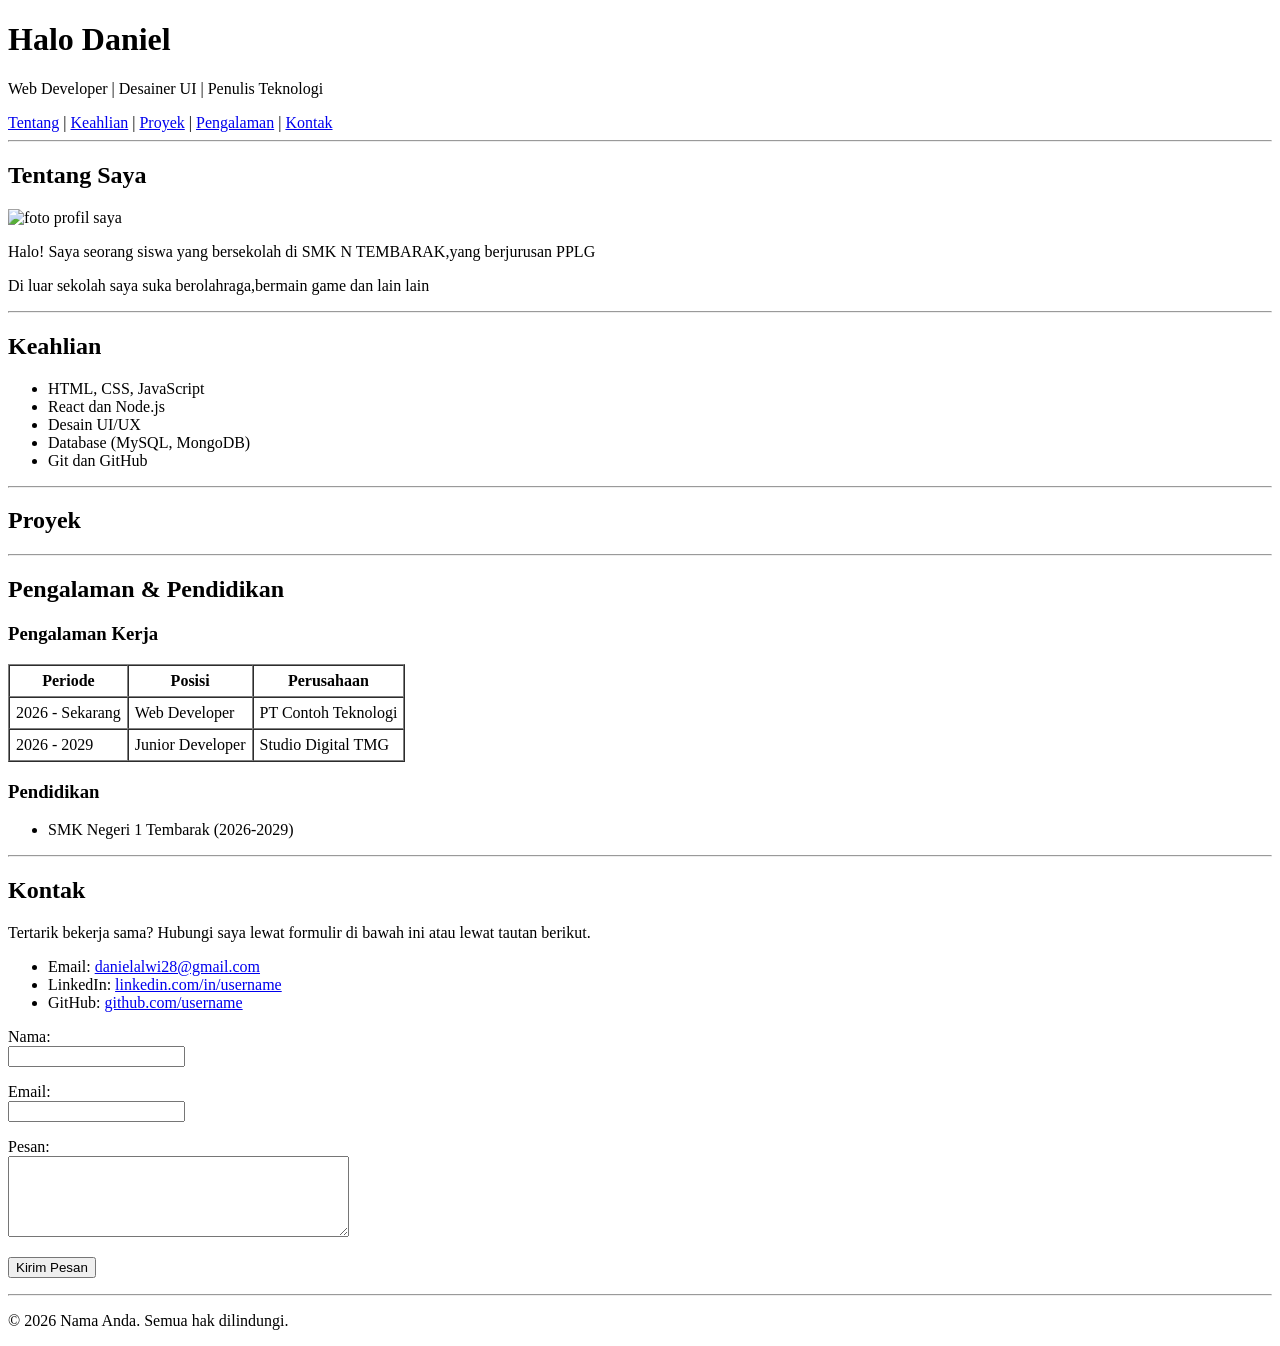
==== index.html @ 44f09905 "Add files via upload" ====
<!DOCTYPE html>
<html lang="id">
<head>
  <meta charset="UTF-8">
  <meta name="viewport" content="width=device-width, initial-scale=1.0">
  <title>Portofolio Daniel</title>
  <link rel="stylesheet" href="ini style saya.css">
</head>
<body>

  <header>
    <h1>Halo Daniel</h1>
    <p>Web Developer | Desainer UI | Penulis Teknologi</p>
    <nav>
      <a href="#tentang">Tentang</a> |
      <a href="#keahlian">Keahlian</a> |
      <a href="#proyek">Proyek</a> |
      <a href="#pengalaman">Pengalaman</a> |
      <a href="#kontak">Kontak</a>
    </nav>
  </header>

  <hr>

  <main>

    <section id="tentang">
      <h2>Tentang Saya</h2>

      <!-- Gambar lokal -->
      <img src="img/niel2.jpeg" alt="foto profil saya" />
      <p>
        Halo! Saya seorang siswa yang bersekolah di SMK N TEMBARAK,yang berjurusan PPLG 
      </p>
      <p>
        Di luar sekolah saya suka berolahraga,bermain game dan lain lain
      </p>
    </section>

    <hr>

    <section id="keahlian">
      <h2>Keahlian</h2>
      <ul>
        <li>HTML, CSS, JavaScript</li>
        <li>React dan Node.js</li>
        <li>Desain UI/UX</li>
        <li>Database (MySQL, MongoDB)</li>
        <li>Git dan GitHub</li>
      </ul>
    </section>

    <hr>

    <section id="proyek">
      <h2>Proyek</h2>

      
    </section>

    <hr>

    <section id="pengalaman">
      <h2>Pengalaman &amp; Pendidikan</h2>

      <h3>Pengalaman Kerja</h3>
      <table border="1" cellpadding="6" cellspacing="0">
        <thead>
          <tr>
            <th>Periode</th>
            <th>Posisi</th>
            <th>Perusahaan</th>
          </tr>
        </thead>
        <tbody>
          <tr>
            <td>2026 - Sekarang</td>
            <td>Web Developer</td>
            <td>PT Contoh Teknologi</td>
          </tr>
          <tr>
            <td>2026 - 2029</td>
            <td>Junior Developer</td>
            <td>Studio Digital TMG</td>
          </tr>
        </tbody>
      </table>

      <h3>Pendidikan</h3>
      <ul>
        <li>SMK Negeri 1 Tembarak (2026-2029)</li>
      </ul>
    </section>

    <hr>

    <section id="kontak">
      <h2>Kontak</h2>
      <p>Tertarik bekerja sama? Hubungi saya lewat formulir di bawah ini atau lewat tautan berikut.</p>

      <ul>
        <li>Email: <a href="mailto:danielalwi28@gmail.com">danielalwi28@gmail.com</a></li>
        <li>LinkedIn: <a href="https://linkedin.com/in/username" target="_blank">linkedin.com/in/username</a></li>
        <li>GitHub: <a href="https://github.com/username" target="_blank">github.com/username</a></li>
      </ul>

      <form action="#" method="post">
        <p>
          <label for="nama">Nama:</label><br>
          <input type="text" id="nama" name="nama" required>
        </p>
        <p>
          <label for="email">Email:</label><br>
          <input type="email" id="email" name="email" required>
        </p>
        <p>
          <label for="pesan">Pesan:</label><br>
          <textarea id="pesan" name="pesan" rows="5" cols="40" required></textarea>
        </p>
        <p>
          <button type="submit">Kirim Pesan</button>
        </p>
      </form>
    </section>

  </main>

  <hr>

  <footer>
    <p>&copy; 2026 Nama Anda. Semua hak dilindungi.</p>
  </footer>

</body>
</html>
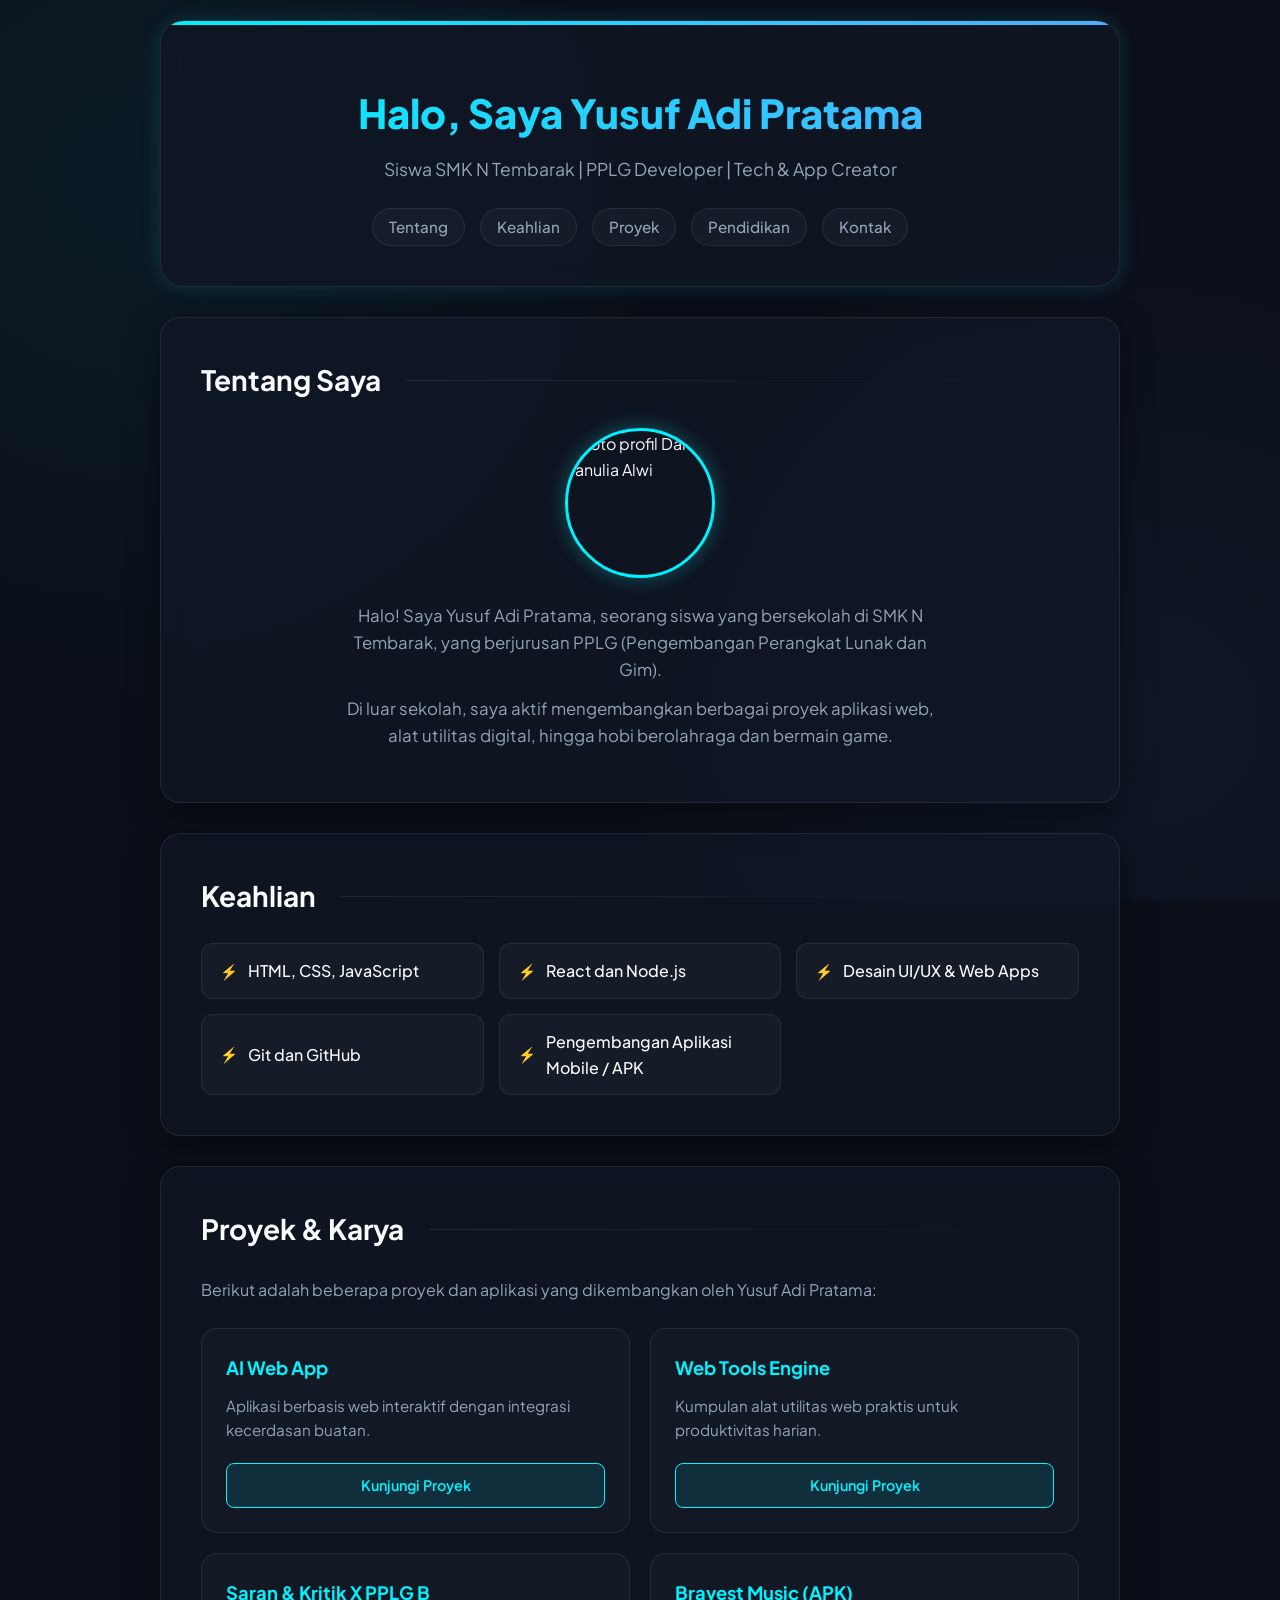
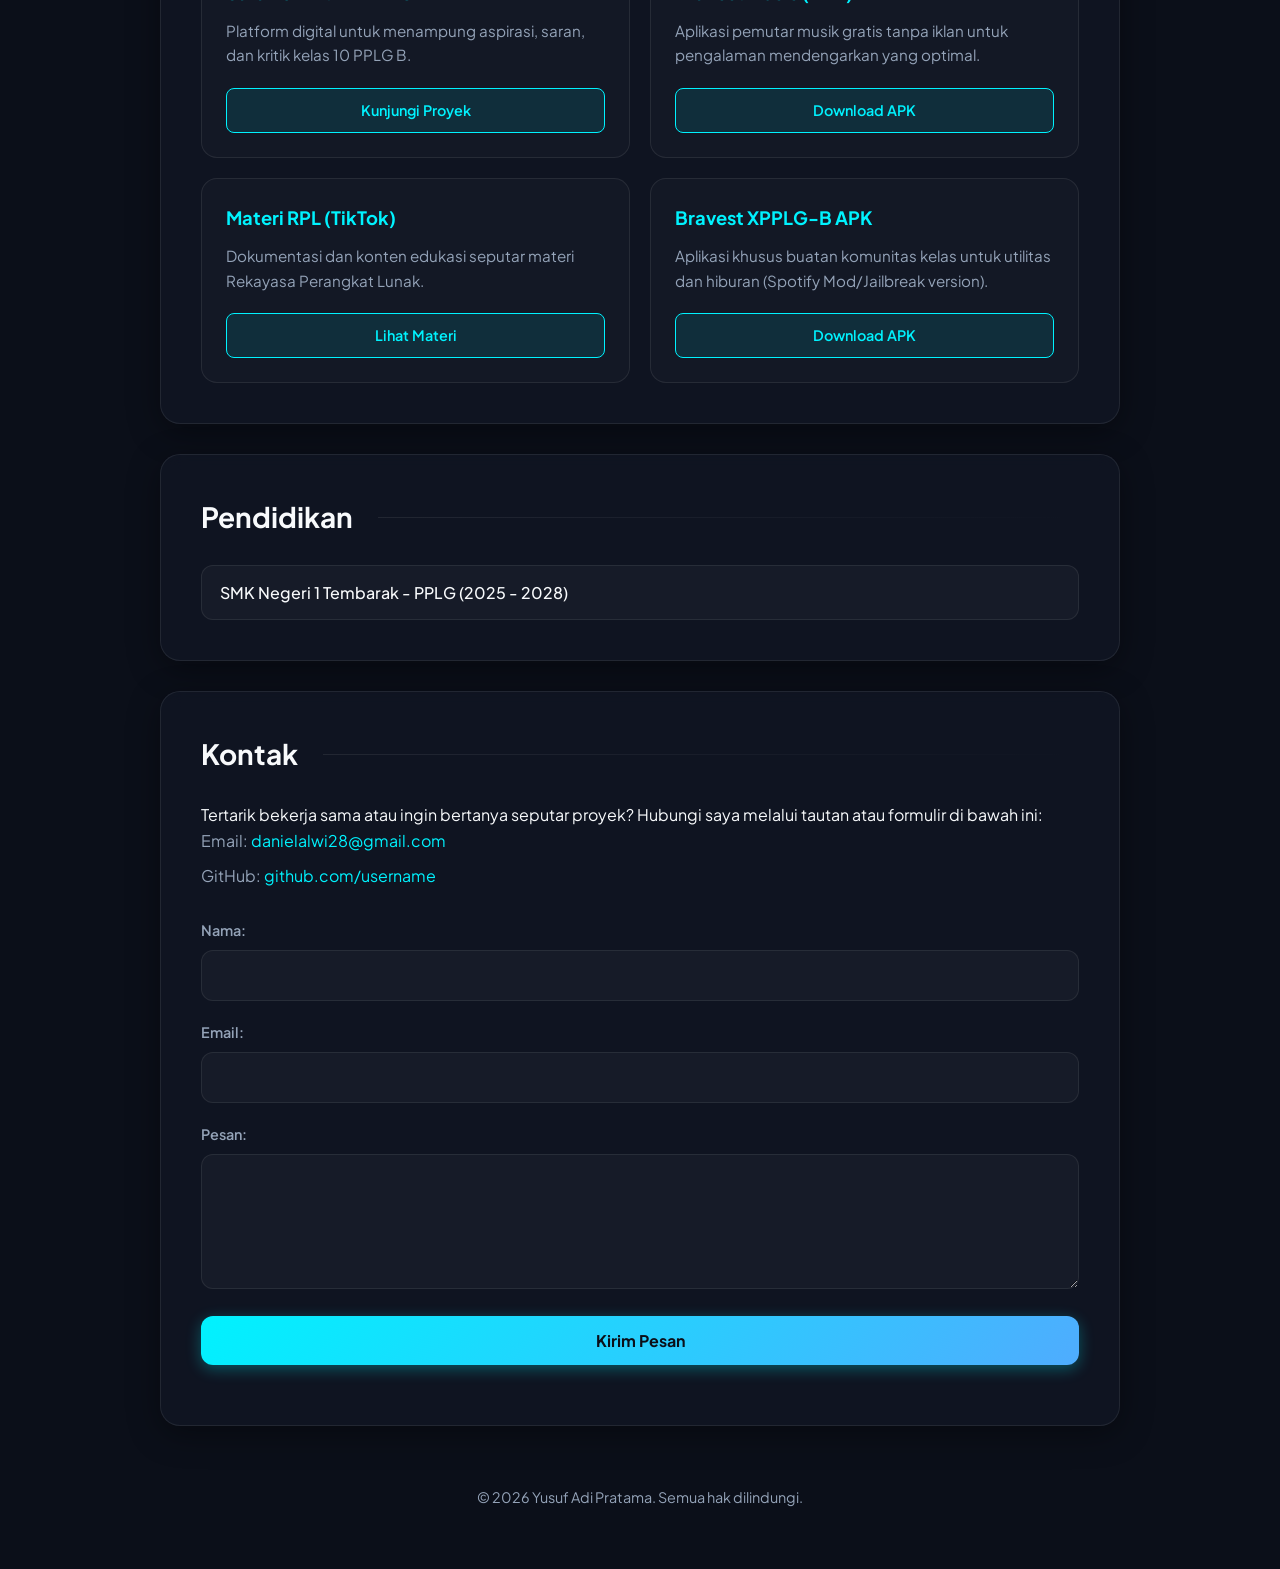
==== commit a0f9fb90: "Add files via upload" ====
--- a/index.html
+++ b/index.html
@@ -3,19 +3,411 @@
 <head>
   <meta charset="UTF-8">
   <meta name="viewport" content="width=device-width, initial-scale=1.0">
-  <title>Portofolio Daniel</title>
-  <link rel="stylesheet" href="ini style saya.css">
+  <title>Portofolio - Yusuf Adi Pratama</title>
+  
+  <!-- Import Google Font -->
+  <link href="https://fonts.googleapis.com/css2?family=Plus+Jakarta+Sans:wght@300;400;500;600;700;800&display=swap" rel="stylesheet">
+
+  <style>
+    /* Variabel Warna & Tema */
+    :root {
+      --bg-color: #0b0f19;
+      --card-bg: rgba(18, 24, 38, 0.7);
+      --border-color: rgba(255, 255, 255, 0.08);
+      --text-primary: #f8fafc;
+      --text-secondary: #94a3b8;
+      --accent-cyan: #00f2fe;
+      --accent-purple: #4facfe;
+      --gradient-main: linear-gradient(135deg, #00f2fe 0%, #4facfe 100%);
+      --glow-shadow: 0 0 20px rgba(0, 242, 254, 0.15);
+      --transition: all 0.3s ease;
+    }
+
+    /* Reset & Global Styles */
+    * {
+      margin: 0;
+      padding: 0;
+      box-sizing: border-box;
+      scroll-behavior: smooth;
+    }
+
+    body {
+      font-family: 'Plus Jakarta Sans', sans-serif;
+      background-color: var(--bg-color);
+      color: var(--text-primary);
+      line-height: 1.6;
+      background-image: 
+        radial-gradient(circle at 10% 20%, rgba(0, 242, 254, 0.05) 0%, transparent 40%),
+        radial-gradient(circle at 90% 80%, rgba(79, 172, 254, 0.05) 0%, transparent 40%);
+      background-attachment: fixed;
+      padding: 20px;
+      max-width: 1000px;
+      margin: 0 auto;
+    }
+
+    /* Sembunyikan tag <hr> bawaan */
+    hr {
+      display: none;
+    }
+
+    /* Header & Navigasi */
+    header {
+      text-align: center;
+      padding: 60px 20px 40px;
+      background: var(--card-bg);
+      backdrop-filter: blur(12px);
+      -webkit-backdrop-filter: blur(12px);
+      border: 1px solid var(--border-color);
+      border-radius: 24px;
+      margin-bottom: 30px;
+      box-shadow: var(--glow-shadow);
+      position: relative;
+      overflow: hidden;
+    }
+
+    header::before {
+      content: '';
+      position: absolute;
+      top: 0;
+      left: 0;
+      width: 100%;
+      height: 4px;
+      background: var(--gradient-main);
+    }
+
+    header h1 {
+      font-size: 2.5rem;
+      font-weight: 800;
+      background: var(--gradient-main);
+      -webkit-background-clip: text;
+      -webkit-text-fill-color: transparent;
+      margin-bottom: 10px;
+    }
+
+    header p {
+      color: var(--text-secondary);
+      font-size: 1.1rem;
+      margin-bottom: 25px;
+    }
+
+    nav {
+      display: flex;
+      justify-content: center;
+      flex-wrap: wrap;
+      gap: 15px;
+    }
+
+    nav a {
+      color: var(--text-secondary);
+      text-decoration: none;
+      font-weight: 500;
+      font-size: 0.95rem;
+      padding: 6px 16px;
+      border-radius: 20px;
+      background: rgba(255, 255, 255, 0.03);
+      border: 1px solid var(--border-color);
+      transition: var(--transition);
+    }
+
+    nav a:hover {
+      color: var(--accent-cyan);
+      border-color: var(--accent-cyan);
+      box-shadow: 0 0 12px rgba(0, 242, 254, 0.3);
+      transform: translateY(-2px);
+    }
+
+    /* Main & Sections */
+    main {
+      display: flex;
+      flex-direction: column;
+      gap: 30px;
+    }
+
+    section {
+      background: var(--card-bg);
+      backdrop-filter: blur(12px);
+      -webkit-backdrop-filter: blur(12px);
+      border: 1px solid var(--border-color);
+      border-radius: 20px;
+      padding: 40px;
+      box-shadow: 0 8px 32px 0 rgba(0, 0, 0, 0.37);
+      transition: var(--transition);
+    }
+
+    section:hover {
+      border-color: rgba(0, 242, 254, 0.2);
+    }
+
+    h2 {
+      font-size: 1.75rem;
+      font-weight: 700;
+      margin-bottom: 25px;
+      color: var(--text-primary);
+      display: flex;
+      align-items: center;
+      gap: 10px;
+    }
+
+    h2::after {
+      content: '';
+      flex: 1;
+      height: 1px;
+      background: linear-gradient(90deg, var(--border-color), transparent);
+      margin-left: 15px;
+    }
+
+    h3 {
+      font-size: 1.2rem;
+      color: var(--accent-cyan);
+      margin: 20px 0 10px 0;
+    }
+
+    /* Tentang Saya */
+    #tentang img {
+      width: 150px;
+      height: 150px;
+      object-fit: cover;
+      border-radius: 50%;
+      border: 3px solid var(--accent-cyan);
+      box-shadow: 0 0 20px rgba(0, 242, 254, 0.3);
+      display: block;
+      margin: 0 auto 25px auto;
+      transition: var(--transition);
+    }
+
+    #tentang img:hover {
+      transform: scale(1.05);
+    }
+
+    #tentang p {
+      color: var(--text-secondary);
+      text-align: center;
+      max-width: 600px;
+      margin: 0 auto 12px auto;
+      font-size: 1.05rem;
+    }
+
+    /* Keahlian & Pendidikan (Lists) */
+    ul {
+      list-style: none;
+      display: grid;
+      grid-template-columns: repeat(auto-fit, minmax(220px, 1fr));
+      gap: 15px;
+    }
+
+    #keahlian li, #pengalaman ul li {
+      background: rgba(255, 255, 255, 0.03);
+      border: 1px solid var(--border-color);
+      padding: 14px 18px;
+      border-radius: 12px;
+      color: var(--text-primary);
+      font-weight: 500;
+      transition: var(--transition);
+      display: flex;
+      align-items: center;
+      gap: 10px;
+    }
+
+    #keahlian li::before {
+      content: '⚡';
+      font-size: 0.9rem;
+    }
+
+    #keahlian li:hover, #pengalaman ul li:hover {
+      background: rgba(0, 242, 254, 0.05);
+      border-color: var(--accent-cyan);
+      transform: translateY(-3px);
+      box-shadow: 0 4px 12px rgba(0, 242, 254, 0.1);
+    }
+
+    /* Proyek Grid Cards */
+    .project-grid {
+      display: grid;
+      grid-template-columns: repeat(auto-fit, minmax(280px, 1fr));
+      gap: 20px;
+    }
+
+    .project-card {
+      background: rgba(255, 255, 255, 0.02);
+      border: 1px solid var(--border-color);
+      border-radius: 16px;
+      padding: 24px;
+      transition: var(--transition);
+      display: flex;
+      flex-direction: column;
+      justify-content: space-between;
+    }
+
+    .project-card:hover {
+      border-color: var(--accent-cyan);
+      transform: translateY(-5px);
+      box-shadow: 0 8px 24px rgba(0, 242, 254, 0.15);
+      background: rgba(255, 255, 255, 0.04);
+    }
+
+    .project-card h3 {
+      margin-top: 0;
+      font-size: 1.15rem;
+      color: var(--accent-cyan);
+    }
+
+    .project-card p {
+      color: var(--text-secondary);
+      font-size: 0.95rem;
+      margin: 12px 0 20px 0;
+    }
+
+    .btn-project {
+      display: inline-block;
+      padding: 10px 18px;
+      background: rgba(0, 242, 254, 0.1);
+      color: var(--accent-cyan);
+      border: 1px solid var(--accent-cyan);
+      border-radius: 8px;
+      font-weight: 600;
+      font-size: 0.9rem;
+      text-align: center;
+      text-decoration: none;
+      transition: var(--transition);
+    }
+
+    .btn-project:hover {
+      background: var(--gradient-main);
+      color: #0b0f19;
+      box-shadow: 0 0 12px rgba(0, 242, 254, 0.4);
+      text-decoration: none;
+    }
+
+    /* Kontak & Formulir */
+    #kontak ul {
+      display: flex;
+      flex-direction: column;
+      gap: 10px;
+      margin-bottom: 30px;
+    }
+
+    #kontak ul li {
+      background: transparent;
+      border: none;
+      padding: 0;
+      color: var(--text-secondary);
+    }
+
+    a {
+      color: var(--accent-cyan);
+      text-decoration: none;
+      transition: var(--transition);
+    }
+
+    a:hover {
+      color: var(--accent-purple);
+      text-decoration: underline;
+    }
+
+    form p {
+      margin-bottom: 20px;
+    }
+
+    label {
+      display: block;
+      font-size: 0.9rem;
+      font-weight: 600;
+      color: var(--text-secondary);
+      margin-bottom: 8px;
+    }
+
+    input[type="text"],
+    input[type="email"],
+    textarea {
+      width: 100%;
+      padding: 14px 18px;
+      background: rgba(255, 255, 255, 0.03);
+      border: 1px solid var(--border-color);
+      border-radius: 12px;
+      color: var(--text-primary);
+      font-family: inherit;
+      font-size: 1rem;
+      transition: var(--transition);
+    }
+
+    input[type="text"]:focus,
+    input[type="email"]:focus,
+    textarea:focus {
+      outline: none;
+      border-color: var(--accent-cyan);
+      box-shadow: 0 0 12px rgba(0, 242, 254, 0.2);
+      background: rgba(255, 255, 255, 0.05);
+    }
+
+    button[type="submit"] {
+      background: var(--gradient-main);
+      color: #0b0f19;
+      font-weight: 700;
+      padding: 14px 28px;
+      border: none;
+      border-radius: 12px;
+      cursor: pointer;
+      font-family: inherit;
+      font-size: 1rem;
+      transition: var(--transition);
+      box-shadow: 0 4px 15px rgba(0, 242, 254, 0.3);
+      width: 100%;
+    }
+
+    button[type="submit"]:hover {
+      opacity: 0.9;
+      transform: translateY(-2px);
+      box-shadow: 0 6px 20px rgba(0, 242, 254, 0.5);
+    }
+
+    /* Footer */
+    footer {
+      text-align: center;
+      padding: 40px 20px;
+      color: var(--text-secondary);
+      font-size: 0.9rem;
+      margin-top: 20px;
+    }
+
+    /* Responsif untuk Mobile */
+    @media (max-width: 768px) {
+      body {
+        padding: 10px;
+      }
+      
+      header {
+        padding: 40px 15px 30px;
+      }
+
+      header h1 {
+        font-size: 2rem;
+      }
+
+      section {
+        padding: 25px 20px;
+      }
+
+      nav {
+        gap: 8px;
+      }
+      
+      nav a {
+        font-size: 0.85rem;
+        padding: 5px 12px;
+      }
+    }
+  </style>
 </head>
 <body>
 
   <header>
-    <h1>Halo Daniel</h1>
-    <p>Web Developer | Desainer UI | Penulis Teknologi</p>
+    <h1>Halo, Saya Yusuf Adi Pratama</h1>
+    <p>Siswa SMK N Tembarak | PPLG Developer | Tech &amp; App Creator</p>
     <nav>
-      <a href="#tentang">Tentang</a> |
-      <a href="#keahlian">Keahlian</a> |
-      <a href="#proyek">Proyek</a> |
-      <a href="#pengalaman">Pengalaman</a> |
+      <a href="#tentang">Tentang</a>
+      <a href="#keahlian">Keahlian</a>
+      <a href="#proyek">Proyek</a>
+      <a href="#pengalaman">Pendidikan</a>
       <a href="#kontak">Kontak</a>
     </nav>
   </header>
@@ -24,98 +416,130 @@
 
   <main>
 
+    <!-- Tentang Saya -->
     <section id="tentang">
       <h2>Tentang Saya</h2>
-
-      <!-- Gambar lokal -->
-      <img src="img/niel2.jpeg" alt="foto profil saya" />
+      <img src="https://files.catbox.moe/ubwgra.jpg" alt="foto profil Daniel Tanulia Alwi" />
       <p>
-        Halo! Saya seorang siswa yang bersekolah di SMK N TEMBARAK,yang berjurusan PPLG 
+        Halo! Saya Yusuf Adi Pratama, seorang siswa yang bersekolah di SMK N Tembarak, yang berjurusan PPLG (Pengembangan Perangkat Lunak dan Gim).
       </p>
       <p>
-        Di luar sekolah saya suka berolahraga,bermain game dan lain lain
+        Di luar sekolah, saya aktif mengembangkan berbagai proyek aplikasi web, alat utilitas digital, hingga hobi berolahraga dan bermain game.
       </p>
     </section>
 
     <hr>
 
+    <!-- Keahlian -->
     <section id="keahlian">
       <h2>Keahlian</h2>
       <ul>
         <li>HTML, CSS, JavaScript</li>
         <li>React dan Node.js</li>
-        <li>Desain UI/UX</li>
-        <li>Database (MySQL, MongoDB)</li>
+        <li>Desain UI/UX &amp; Web Apps</li>
         <li>Git dan GitHub</li>
+        <li>Pengembangan Aplikasi Mobile / APK</li>
       </ul>
     </section>
 
     <hr>
 
+    <!-- Proyek -->
     <section id="proyek">
-      <h2>Proyek</h2>
-
+      <h2>Proyek &amp; Karya</h2>
+      <p style="color: var(--text-secondary); margin-bottom: 25px;">Berikut adalah beberapa proyek dan aplikasi yang dikembangkan oleh Yusuf Adi Pratama:</p>
       
+      <div class="project-grid">
+        <!-- Proyek 1 -->
+        <div class="project-card">
+          <div>
+            <h3>AI Web App</h3>
+            <p>Aplikasi berbasis web interaktif dengan integrasi kecerdasan buatan.</p>
+          </div>
+          <a href="https://ai-download-bravest10.vercel.app" target="_blank" class="btn-project">Kunjungi Proyek</a>
+        </div>
+
+        <!-- Proyek 2 -->
+        <div class="project-card">
+          <div>
+            <h3>Web Tools Engine</h3>
+            <p>Kumpulan alat utilitas web praktis untuk produktivitas harian.</p>
+          </div>
+          <a href="https://wepptoolsengineee.netlify.app/" target="_blank" class="btn-project">Kunjungi Proyek</a>
+        </div>
+
+        <!-- Proyek 3 -->
+        <div class="project-card">
+          <div>
+            <h3>Saran &amp; Kritik X PPLG B</h3>
+            <p>Platform digital untuk menampung aspirasi, saran, dan kritik kelas 10 PPLG B.</p>
+          </div>
+          <a href="https://saran-kritik-untuk-xpplgb.vercel.app" target="_blank" class="btn-project">Kunjungi Proyek</a>
+        </div>
+
+        <!-- Proyek 4 -->
+        <div class="project-card">
+          <div>
+            <h3>Bravest Music (APK)</h3>
+            <p>Aplikasi pemutar musik gratis tanpa iklan untuk pengalaman mendengarkan yang optimal.</p>
+          </div>
+          <a href="https://www.mediafire.com/file/4aur41vwwzdlcsj/BRAVEST+MUSICV1.apk/file" target="_blank" class="btn-project">Download APK</a>
+        </div>
+
+        <!-- Proyek 5 -->
+        <div class="project-card">
+          <div>
+            <h3>Materi RPL (TikTok)</h3>
+            <p>Dokumentasi dan konten edukasi seputar materi Rekayasa Perangkat Lunak.</p>
+          </div>
+          <a href="https://vt.tiktok.com/ZS4WrMSTC/" target="_blank" class="btn-project">Lihat Materi</a>
+        </div>
+
+        <!-- Proyek 6 -->
+        <div class="project-card">
+          <div>
+            <h3>Bravest XPPLG-B APK</h3>
+            <p>Aplikasi khusus buatan komunitas kelas untuk utilitas dan hiburan (Spotify Mod/Jailbreak version).</p>
+          </div>
+          <a href="https://www.mediafire.com/file/90weeesodb6fclm/BRAVEST-XPPLG-B.apk/file" target="_blank" class="btn-project">Download APK</a>
+        </div>
+      </div>
     </section>
 
     <hr>
 
+    <!-- Pendidikan (Pengalaman Kerja Dihapus) -->
     <section id="pengalaman">
-      <h2>Pengalaman &amp; Pendidikan</h2>
-
-      <h3>Pengalaman Kerja</h3>
-      <table border="1" cellpadding="6" cellspacing="0">
-        <thead>
-          <tr>
-            <th>Periode</th>
-            <th>Posisi</th>
-            <th>Perusahaan</th>
-          </tr>
-        </thead>
-        <tbody>
-          <tr>
-            <td>2026 - Sekarang</td>
-            <td>Web Developer</td>
-            <td>PT Contoh Teknologi</td>
-          </tr>
-          <tr>
-            <td>2026 - 2029</td>
-            <td>Junior Developer</td>
-            <td>Studio Digital TMG</td>
-          </tr>
-        </tbody>
-      </table>
-
-      <h3>Pendidikan</h3>
+      <h2>Pendidikan</h2>
       <ul>
-        <li>SMK Negeri 1 Tembarak (2026-2029)</li>
+        <li>SMK Negeri 1 Tembarak - PPLG (2025 - 2028)</li>
       </ul>
     </section>
 
     <hr>
 
+    <!-- Kontak -->
     <section id="kontak">
       <h2>Kontak</h2>
-      <p>Tertarik bekerja sama? Hubungi saya lewat formulir di bawah ini atau lewat tautan berikut.</p>
+      <p>Tertarik bekerja sama atau ingin bertanya seputar proyek? Hubungi saya melalui tautan atau formulir di bawah ini:</p>
 
       <ul>
         <li>Email: <a href="mailto:danielalwi28@gmail.com">danielalwi28@gmail.com</a></li>
-        <li>LinkedIn: <a href="https://linkedin.com/in/username" target="_blank">linkedin.com/in/username</a></li>
-        <li>GitHub: <a href="https://github.com/username" target="_blank">github.com/username</a></li>
+        <li>GitHub: <a href="https://github.com/raffyellyas0308" target="_blank">github.com/username</a></li>
       </ul>
 
       <form action="#" method="post">
         <p>
-          <label for="nama">Nama:</label><br>
+          <label for="nama">Nama:</label>
           <input type="text" id="nama" name="nama" required>
         </p>
         <p>
-          <label for="email">Email:</label><br>
+          <label for="email">Email:</label>
           <input type="email" id="email" name="email" required>
         </p>
         <p>
-          <label for="pesan">Pesan:</label><br>
-          <textarea id="pesan" name="pesan" rows="5" cols="40" required></textarea>
+          <label for="pesan">Pesan:</label>
+          <textarea id="pesan" name="pesan" rows="5" required></textarea>
         </p>
         <p>
           <button type="submit">Kirim Pesan</button>
@@ -128,7 +552,7 @@
   <hr>
 
   <footer>
-    <p>&copy; 2026 Nama Anda. Semua hak dilindungi.</p>
+    <p>&copy; 2026 Yusuf Adi Pratama. Semua hak dilindungi.</p>
   </footer>
 
 </body>
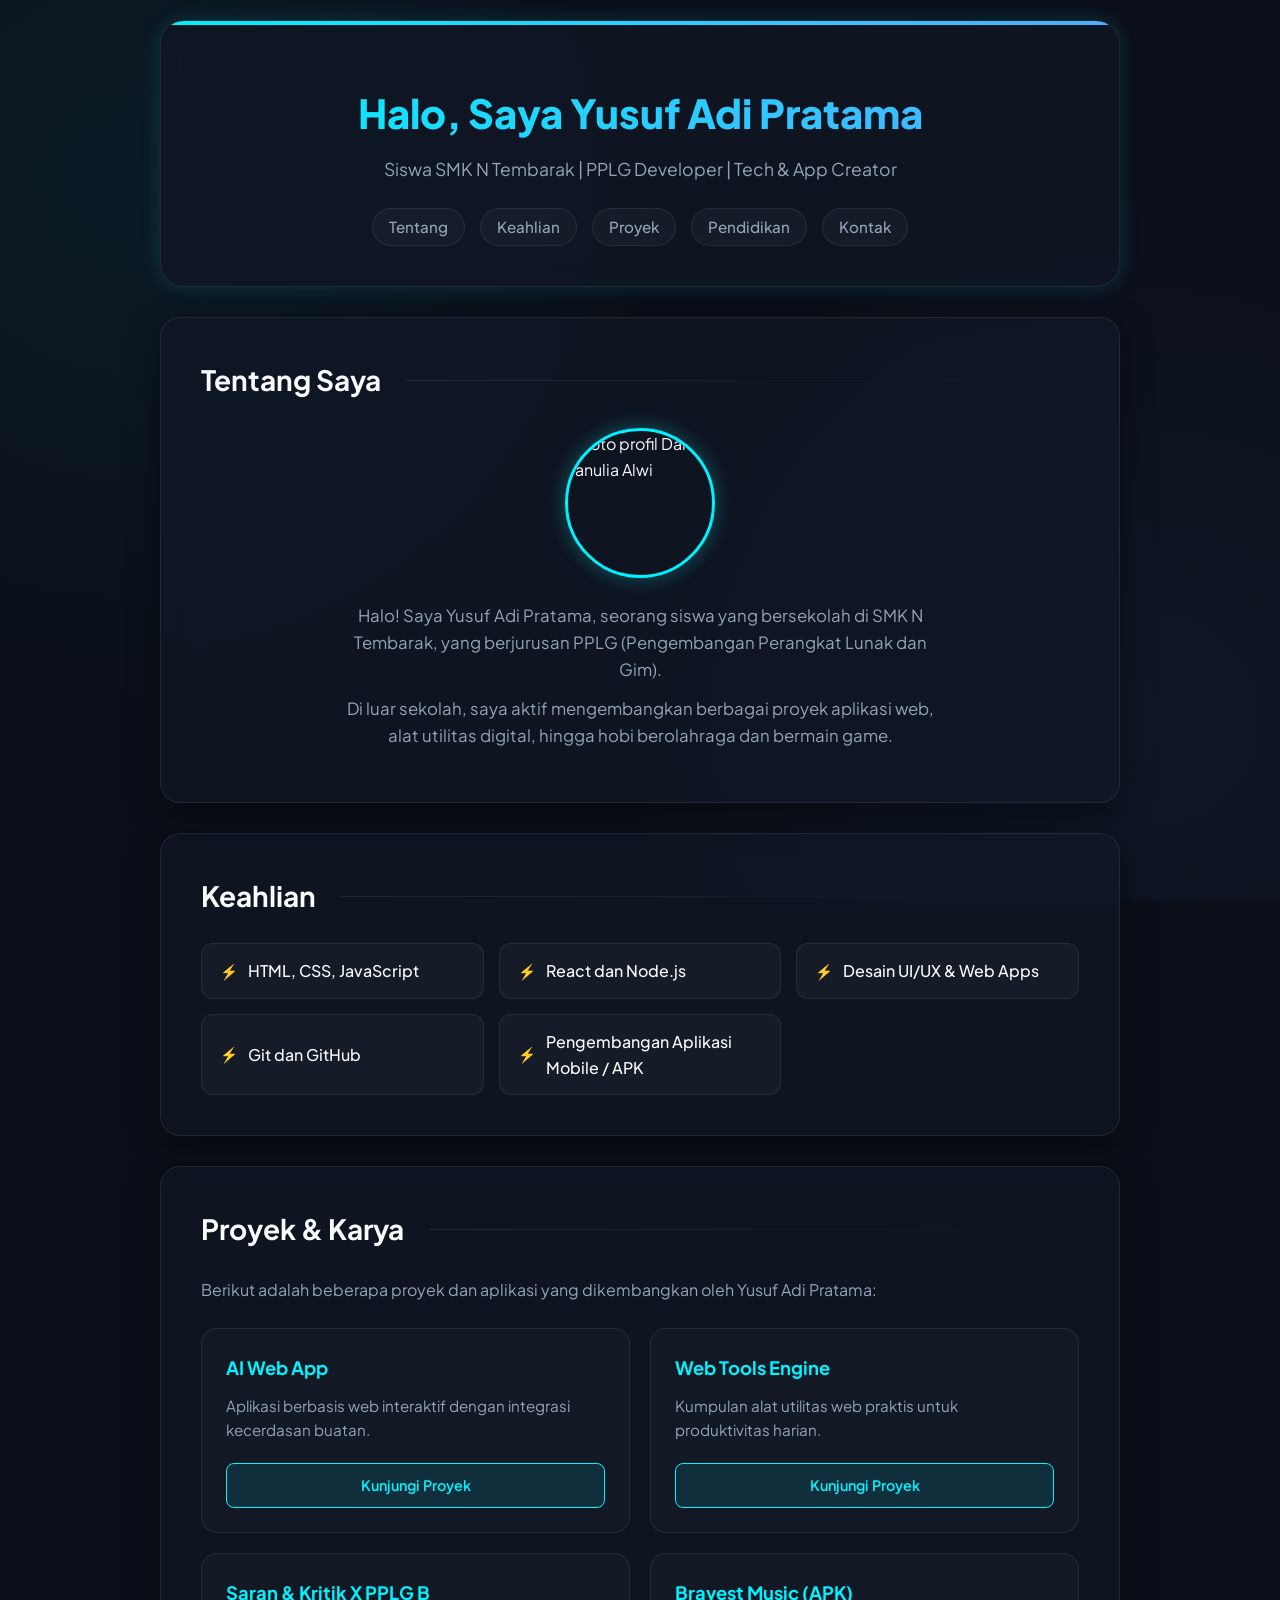
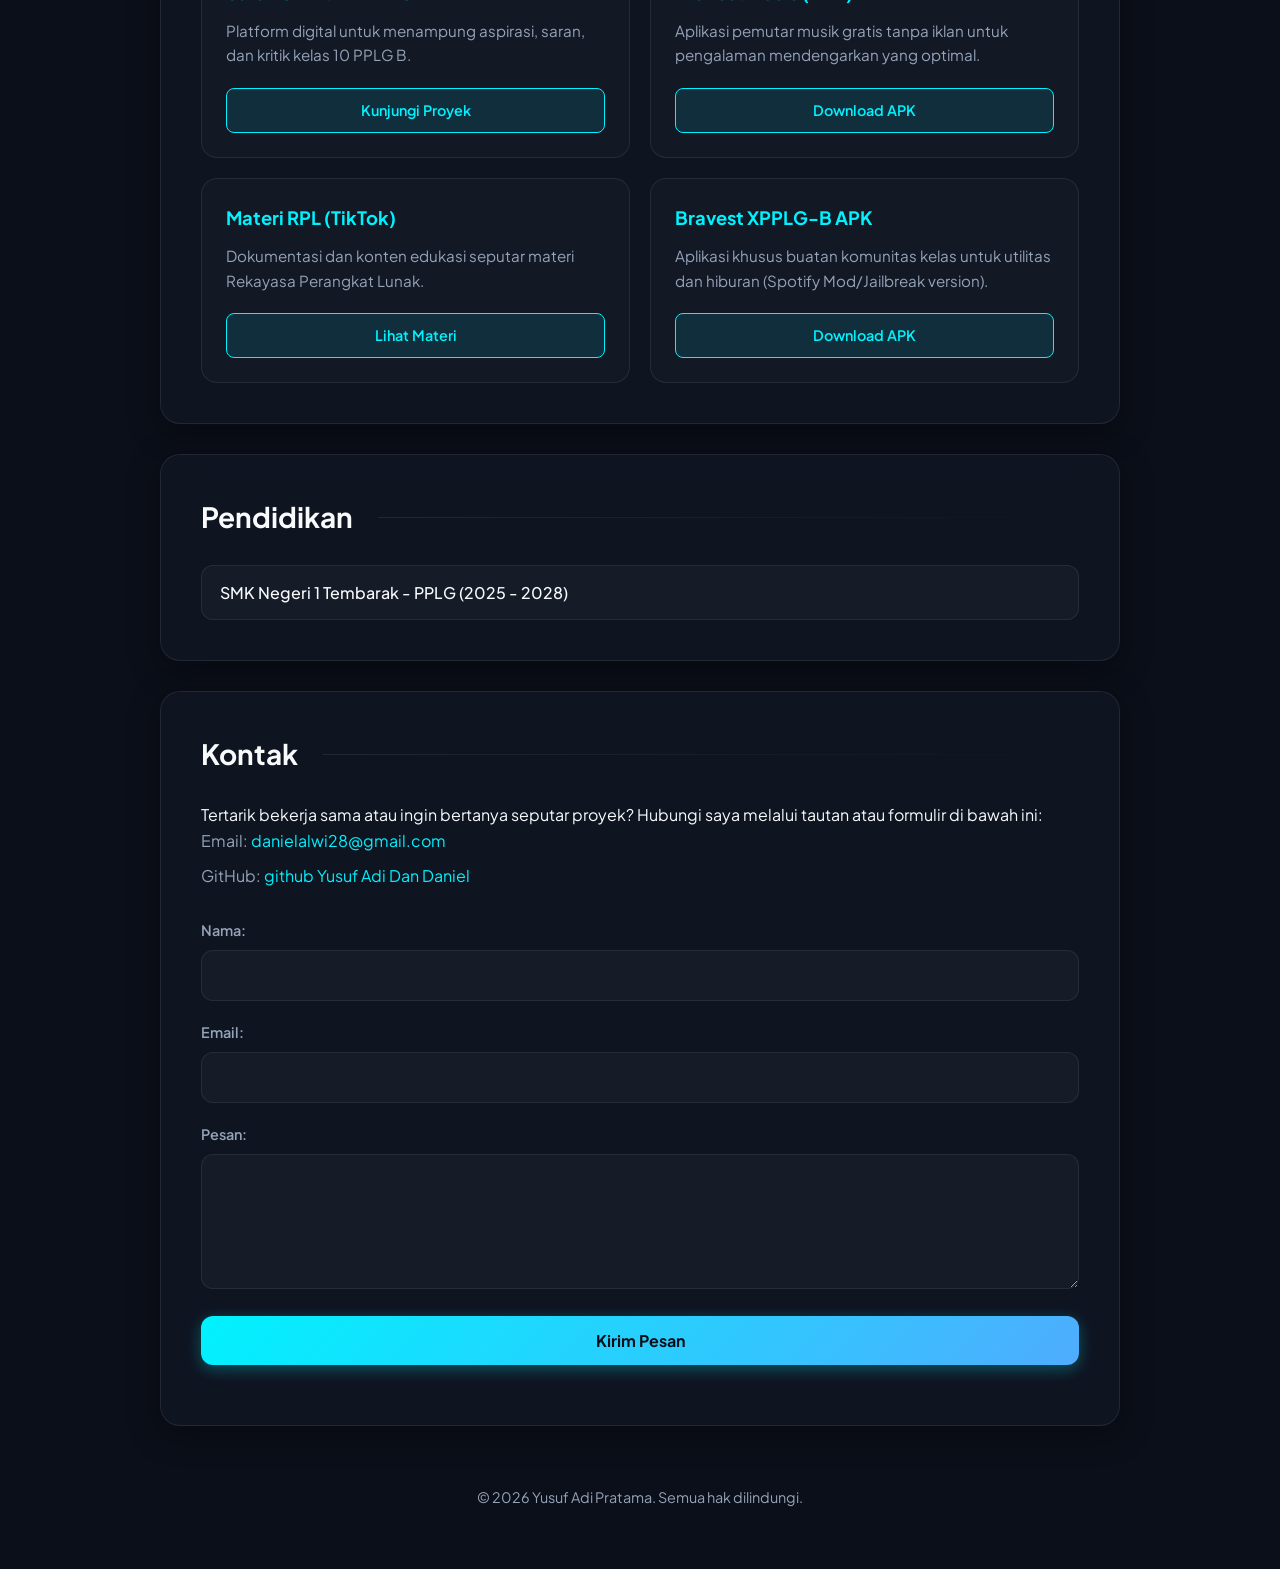
==== commit 7a34e6ef: "Add files via upload" ====
--- a/index.html
+++ b/index.html
@@ -525,7 +525,7 @@
 
       <ul>
         <li>Email: <a href="mailto:danielalwi28@gmail.com">danielalwi28@gmail.com</a></li>
-        <li>GitHub: <a href="https://github.com/raffyellyas0308" target="_blank">github.com/username</a></li>
+        <li>GitHub: <a href="https://github.com/raffyellyas0308-oss/yus" target="_blank">github Yusuf Adi Dan Daniel</a></li>
       </ul>
 
       <form action="#" method="post">
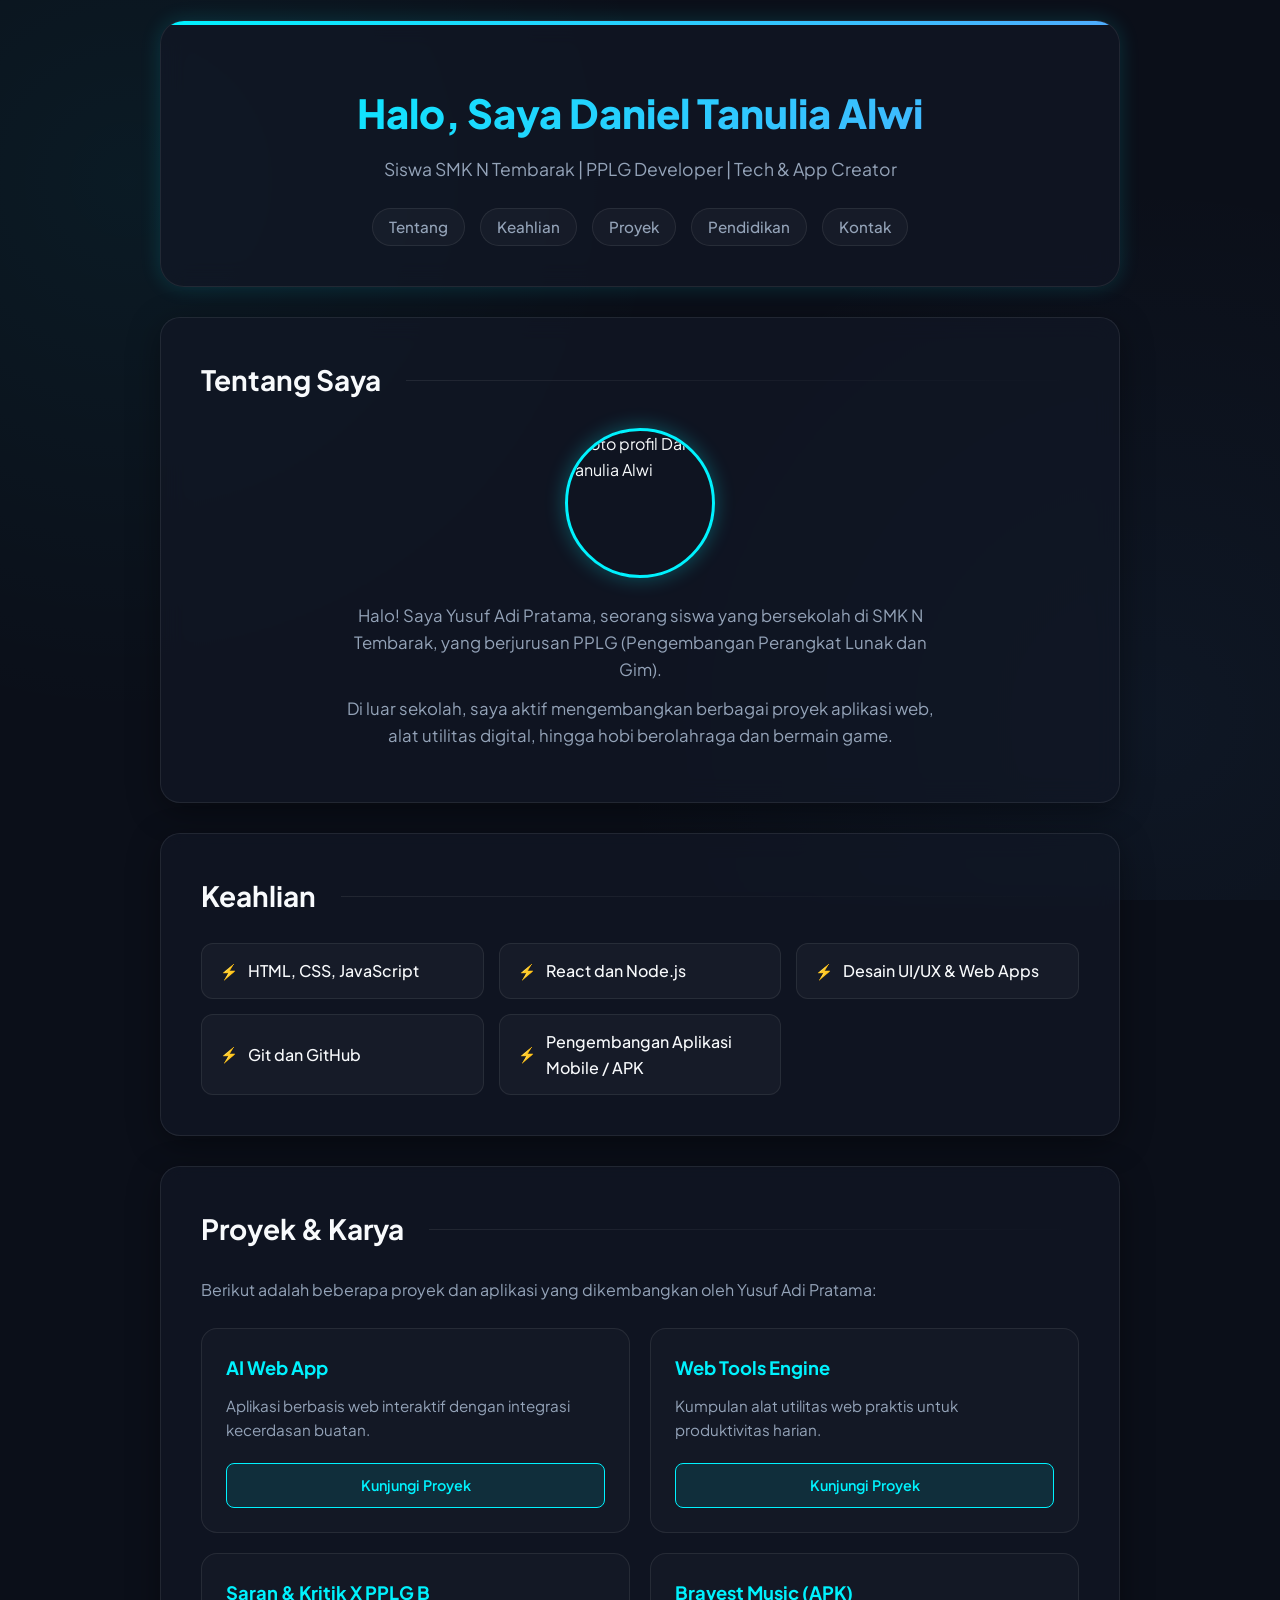
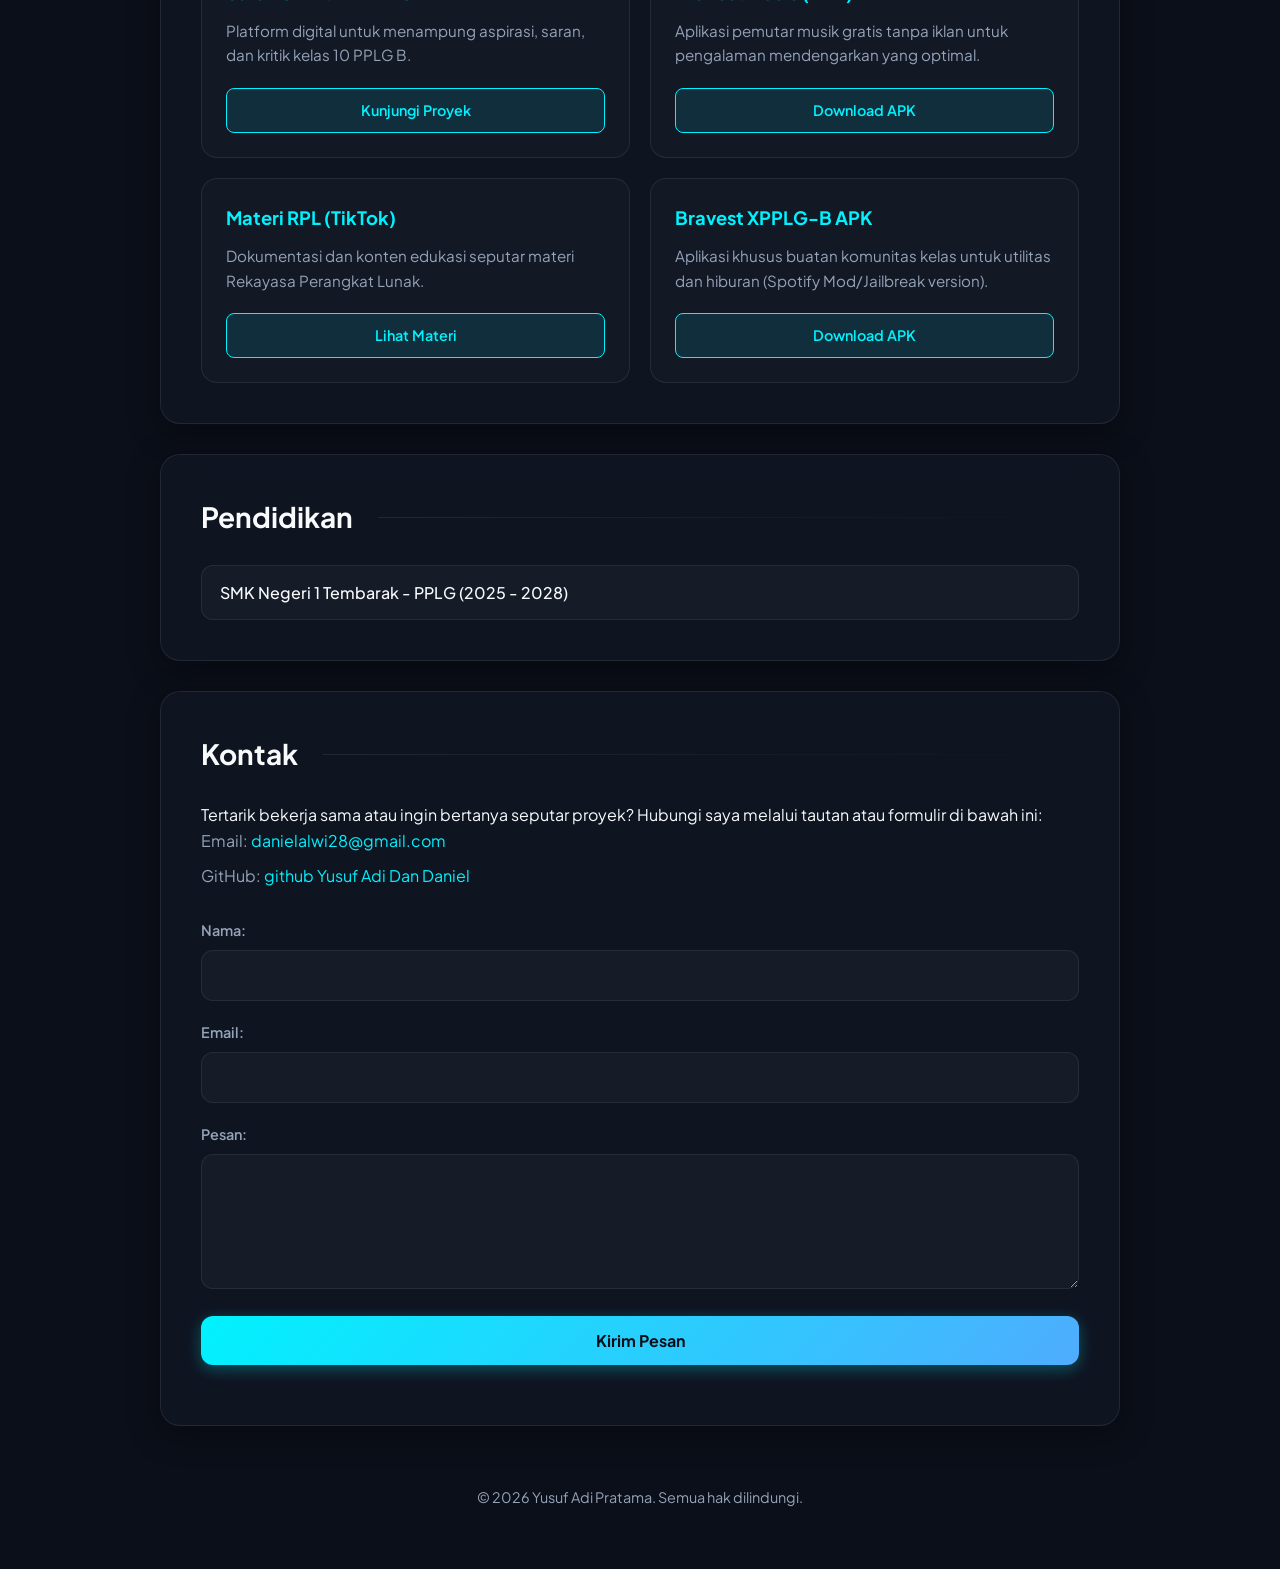
==== commit f1854c7e: "Add files via upload" ====
--- a/index.html
+++ b/index.html
@@ -3,7 +3,7 @@
 <head>
   <meta charset="UTF-8">
   <meta name="viewport" content="width=device-width, initial-scale=1.0">
-  <title>Portofolio - Yusuf Adi Pratama</title>
+  <title>Portofolio - Daniel Tanulia Alwi XPPLG - B</title>
   
   <!-- Import Google Font -->
   <link href="https://fonts.googleapis.com/css2?family=Plus+Jakarta+Sans:wght@300;400;500;600;700;800&display=swap" rel="stylesheet">
@@ -401,7 +401,7 @@
 <body>
 
   <header>
-    <h1>Halo, Saya Yusuf Adi Pratama</h1>
+    <h1>Halo, Saya Daniel Tanulia Alwi</h1>
     <p>Siswa SMK N Tembarak | PPLG Developer | Tech &amp; App Creator</p>
     <nav>
       <a href="#tentang">Tentang</a>
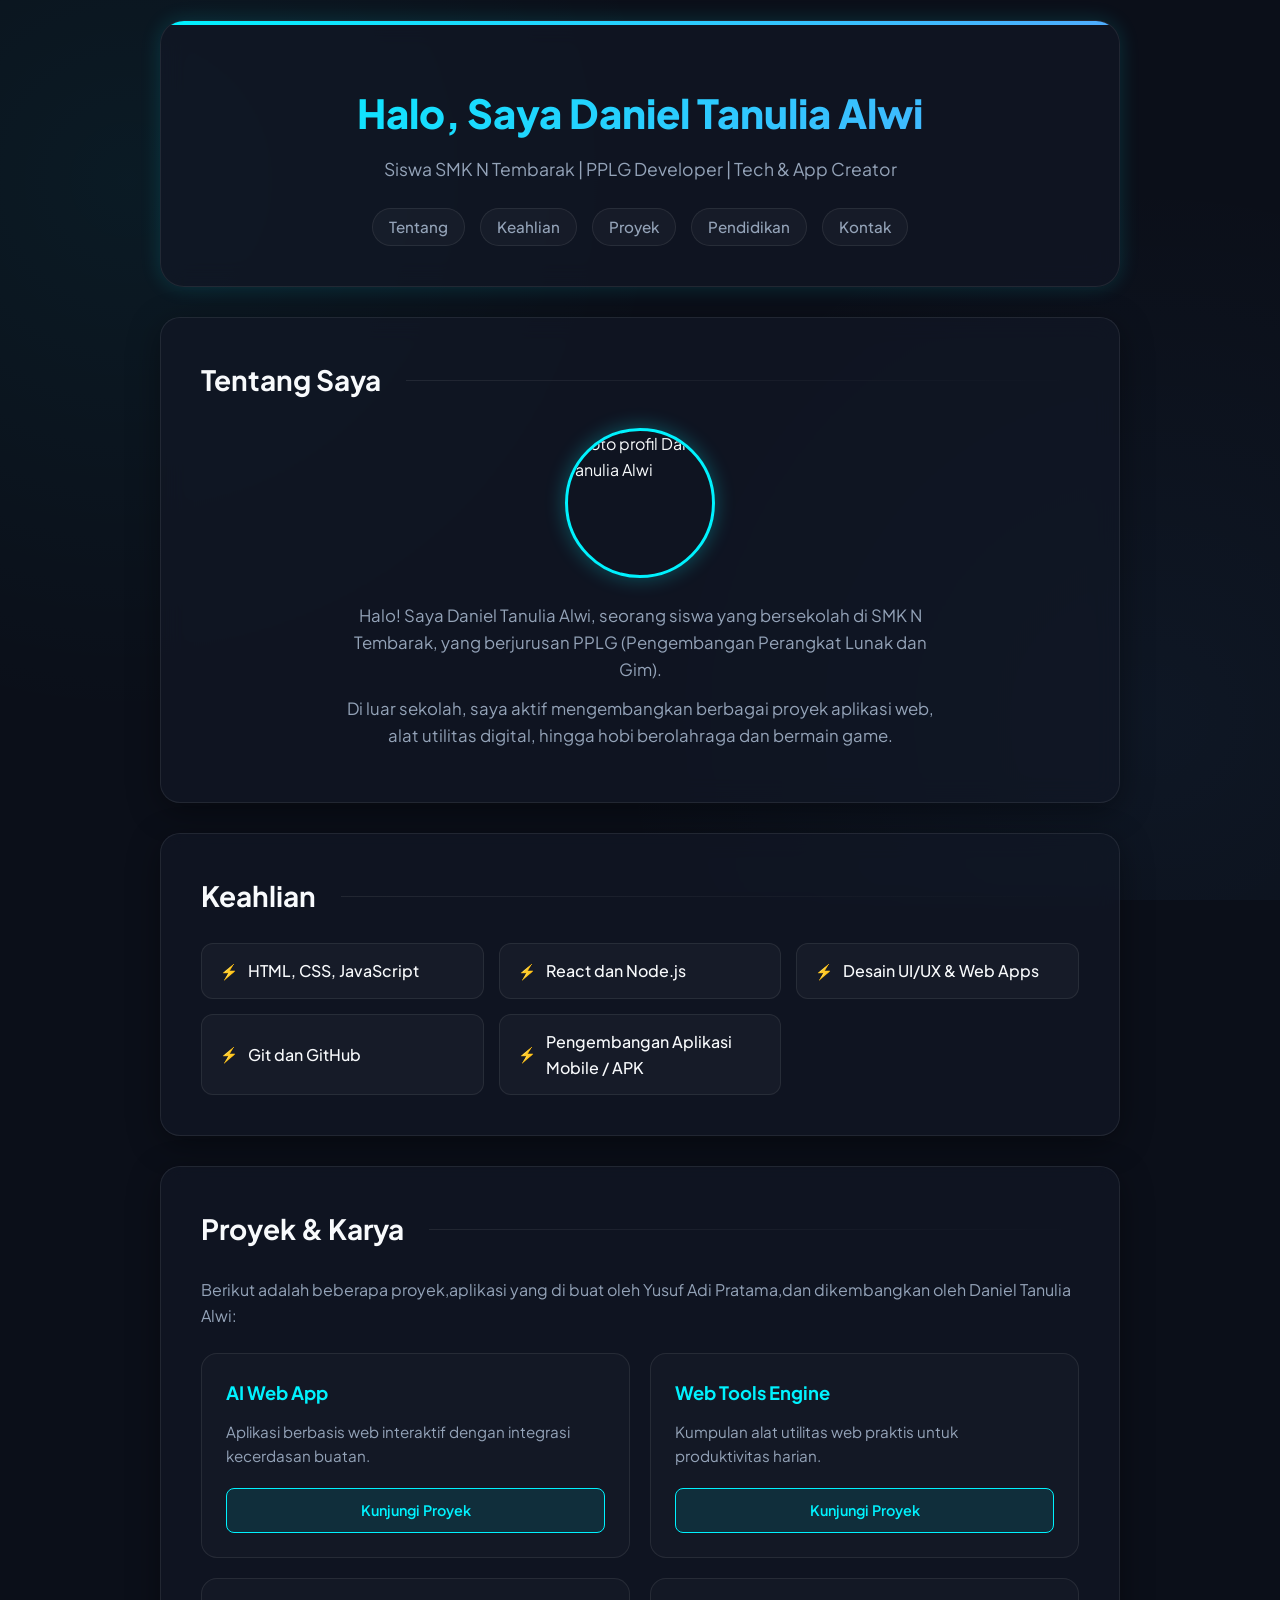
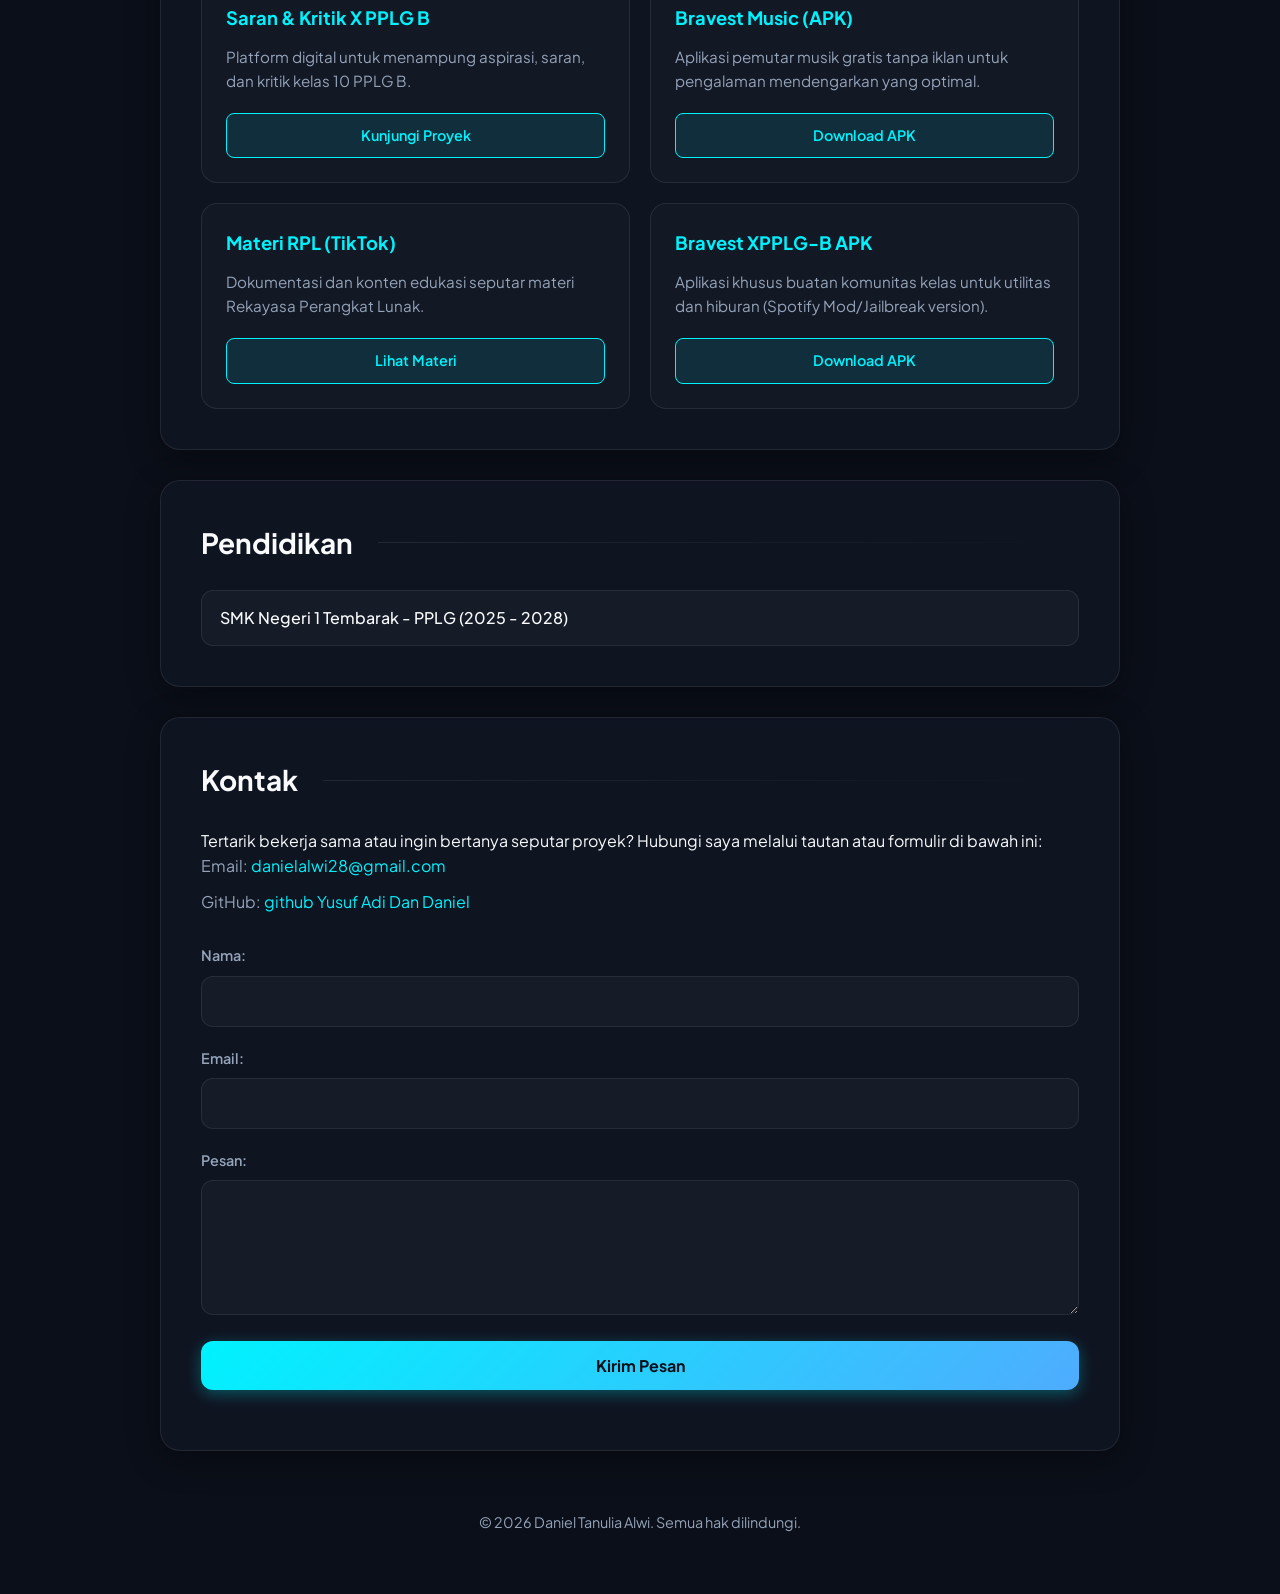
==== commit 7c3c4b05: "Add files via upload" ====
--- a/index.html
+++ b/index.html
@@ -421,7 +421,7 @@
       <h2>Tentang Saya</h2>
       <img src="https://files.catbox.moe/ubwgra.jpg" alt="foto profil Daniel Tanulia Alwi" />
       <p>
-        Halo! Saya Yusuf Adi Pratama, seorang siswa yang bersekolah di SMK N Tembarak, yang berjurusan PPLG (Pengembangan Perangkat Lunak dan Gim).
+        Halo! Saya Daniel Tanulia Alwi, seorang siswa yang bersekolah di SMK N Tembarak, yang berjurusan PPLG (Pengembangan Perangkat Lunak dan Gim).
       </p>
       <p>
         Di luar sekolah, saya aktif mengembangkan berbagai proyek aplikasi web, alat utilitas digital, hingga hobi berolahraga dan bermain game.
@@ -447,7 +447,7 @@
     <!-- Proyek -->
     <section id="proyek">
       <h2>Proyek &amp; Karya</h2>
-      <p style="color: var(--text-secondary); margin-bottom: 25px;">Berikut adalah beberapa proyek dan aplikasi yang dikembangkan oleh Yusuf Adi Pratama:</p>
+      <p style="color: var(--text-secondary); margin-bottom: 25px;">Berikut adalah beberapa proyek,aplikasi yang di buat oleh Yusuf Adi Pratama,dan dikembangkan oleh Daniel Tanulia Alwi:</p>
       
       <div class="project-grid">
         <!-- Proyek 1 -->
@@ -552,7 +552,7 @@
   <hr>
 
   <footer>
-    <p>&copy; 2026 Yusuf Adi Pratama. Semua hak dilindungi.</p>
+    <p>&copy; 2026 Daniel Tanulia Alwi. Semua hak dilindungi.</p>
   </footer>
 
 </body>
